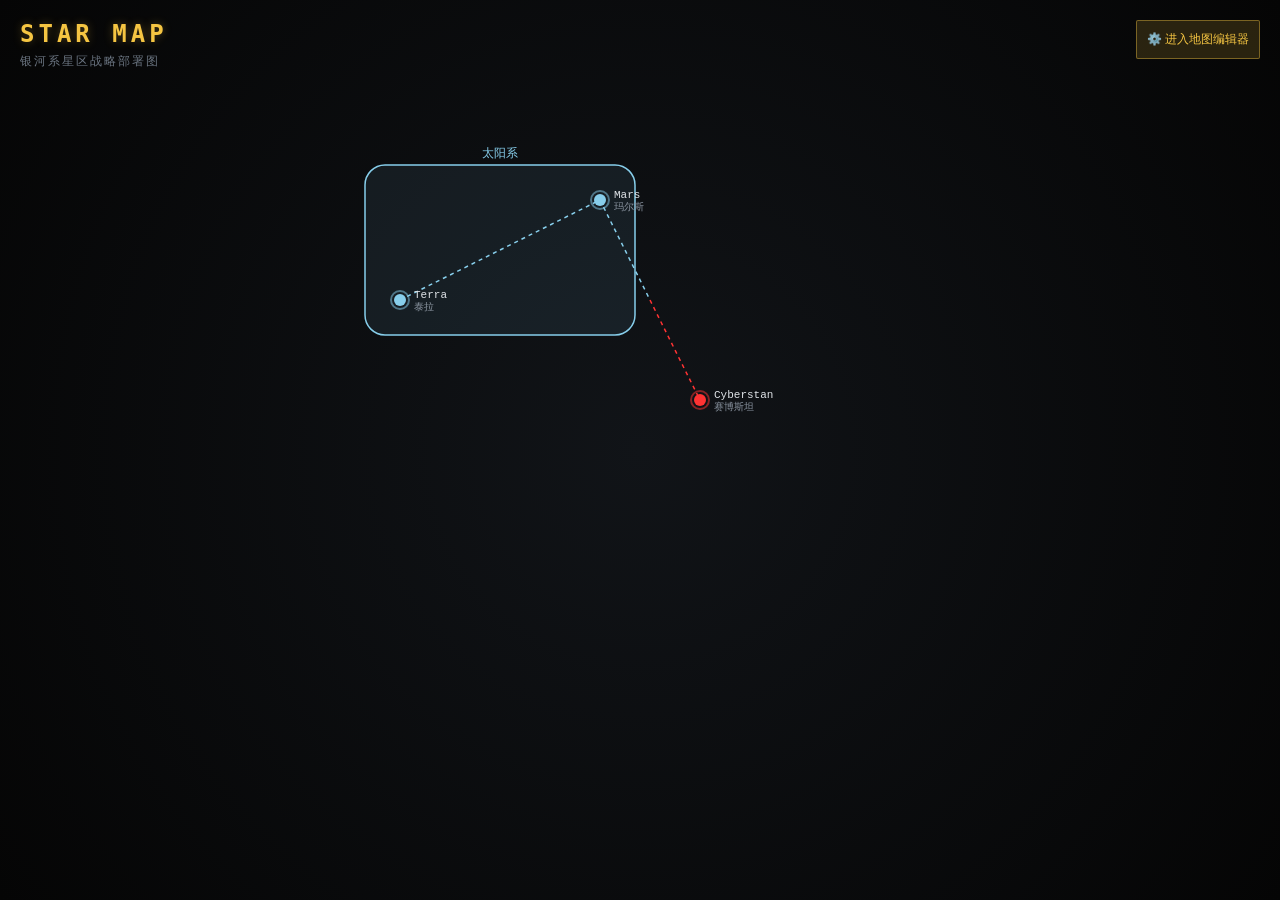
==== index.html @ 757e3903 "first" ====
<!DOCTYPE html>
<html lang="zh-CN">
<head>
    <meta charset="UTF-8">
    <meta name="viewport" content="width=device-width, initial-scale=1.0">
    <title>星图总览 // 箱庭指令</title>
    <link rel="stylesheet" href="style.css">
</head>
<body>
    <div class="canvas-container">
        <canvas id="viewCanvas"></canvas>
        <div class="header-overlay">
            <h1>STAR MAP</h1>
            <p>银河系星区战略部署图</p>
        </div>
        <!-- 快捷跳转编辑器的按钮 -->
        <a href="mapEdit.html" class="btn btn-accent" style="position:absolute; top:20px; right:20px; width:auto; z-index:10;">⚙️ 进入地图编辑器</a>
    </div>

    <script src="data.js"></script>
    <script src="map.js"></script>
    <script>
        const canvas = document.getElementById('viewCanvas');
        const ctx = canvas.getContext('2d');

        function resize() {
            canvas.width = canvas.parentElement.clientWidth;
            canvas.height = canvas.parentElement.clientHeight;
            drawMap(ctx, canvas.width, canvas.height, window.MAP_DATA);
        }
        
        window.addEventListener('resize', resize);
        resize(); // 初始化
    </script>
</body>
</html>
---- style.css ----
:root {
    --bg-color: #050505;
    --panel-bg: #111418;
    --panel-border: #2a3038;
    --text-main: #c8d0d8;
    --text-dim: #6a7480;
    --accent: #f5c542;
    --danger: #c0392b;
    --super-earth: #87CEEB;
}

* { margin: 0; padding: 0; box-sizing: border-box; }

body {
    background: var(--bg-color);
    color: var(--text-main);
    font-family: 'Segoe UI', 'Microsoft YaHei', sans-serif;
    display: flex;
    height: 100vh;
    overflow: hidden;
    background: radial-gradient(circle at center, #111418 0%, #050505 100%);
}

/* 画布容器 */
.canvas-container {
    flex: 1;
    position: relative;
    overflow: hidden;
}

canvas {
    display: block;
    width: 100%;
    height: 100%;
}

/* 顶部悬浮标题 */
.header-overlay {
    position: absolute;
    top: 20px;
    left: 20px;
    pointer-events: none;
}

.header-overlay h1 {
    font-family: monospace;
    font-size: 24px;
    color: var(--accent);
    letter-spacing: 4px;
    text-shadow: 0 0 10px rgba(245, 197, 66, 0.3);
    margin-bottom: 5px;
}

.header-overlay p {
    font-size: 12px;
    color: var(--text-dim);
    letter-spacing: 2px;
}

/* 编辑器侧边栏 */
.sidebar {
    width: 340px;
    background: var(--panel-bg);
    border-left: 1px solid var(--panel-border);
    display: flex;
    flex-direction: column;
    z-index: 10;
    box-shadow: -2px 0 10px rgba(0,0,0,0.5);
}

.sidebar-header {
    padding: 15px;
    border-bottom: 1px solid var(--panel-border);
    display: flex;
    justify-content: space-between;
    align-items: center;
}

.sidebar-header h1 {
    font-family: monospace;
    font-size: 16px;
    color: var(--accent);
    letter-spacing: 2px;
}

.sidebar-content {
    flex: 1;
    overflow-y: auto;
    padding: 15px;
}

/* 控件组 */
.control-group {
    margin-bottom: 20px;
    padding: 15px;
    background: #161a20;
    border: 1px solid var(--panel-border);
    border-radius: 4px;
}

.control-group h2 {
    font-size: 12px;
    color: var(--text-dim);
    text-transform: uppercase;
    letter-spacing: 1px;
    margin-bottom: 10px;
    border-bottom: 1px solid var(--panel-border);
    padding-bottom: 5px;
}

.field { margin-bottom: 10px; }
.field label { display: block; font-size: 11px; color: var(--text-dim); margin-bottom: 4px; }
.field input, .field select {
    width: 100%;
    padding: 8px;
    background: #0d1014;
    border: 1px solid var(--panel-border);
    border-radius: 2px;
    color: var(--text-main);
    font-size: 12px;
    outline: none;
}
.field input:focus, .field select:focus { border-color: var(--accent); }

.row { display: flex; gap: 10px; }
.row > div { flex: 1; }

/* 按钮 */
.btn {
    display: inline-flex;
    justify-content: center;
    align-items: center;
    width: 100%;
    padding: 10px;
    margin-bottom: 10px;
    background: #1a1e24;
    border: 1px solid var(--panel-border);
    color: var(--text-main);
    border-radius: 2px;
    cursor: pointer;
    font-size: 12px;
    transition: all 0.2s;
    text-decoration: none;
}
.btn:hover { background: #2a3038; border-color: var(--text-dim); }
.btn-primary { background: rgba(192,57,43,0.2); border-color: rgba(192,57,43,0.5); color: #ff8a80; }
.btn-primary:hover { background: rgba(192,57,43,0.4); }
.btn-accent { background: rgba(245,197,66,0.15); border-color: rgba(245,197,66,0.4); color: var(--accent); }
.btn-accent:hover { background: rgba(245,197,66,0.3); }
.btn-small { padding: 4px 8px; font-size: 11px; width: auto; margin: 0; }

/* 列表项 */
.list-item {
    display: flex;
    justify-content: space-between;
    align-items: center;
    padding: 6px 8px;
    background: #0d1014;
    border: 1px solid var(--panel-border);
    border-radius: 2px;
    margin-bottom: 5px;
    font-size: 12px;
}
.list-item .name {
    flex: 1;
    cursor: pointer;
    color: var(--text-main);
    overflow: hidden;
    text-overflow: ellipsis;
    white-space: nowrap;
}
.list-item .name:hover { color: var(--accent); }
.list-item .delete-btn { color: var(--danger); cursor: pointer; font-weight: bold; padding: 0 5px; }
.list-item .delete-btn:hover { color: #ff8a80; }

/* 颜色圆点 */
.color-dot {
    display: inline-block;
    width: 10px;
    height: 10px;
    border-radius: 50%;
    margin-right: 5px;
}

/* 状态提示 */
.status-bar {
    position: absolute;
    bottom: 20px;
    left: 50%;
    transform: translateX(-50%);
    background: rgba(10, 12, 15, 0.8);
    padding: 8px 16px;
    border: 1px solid var(--panel-border);
    border-radius: 20px;
    font-size: 12px;
    color: var(--accent);
    pointer-events: none;
    backdrop-filter: blur(4px);
}
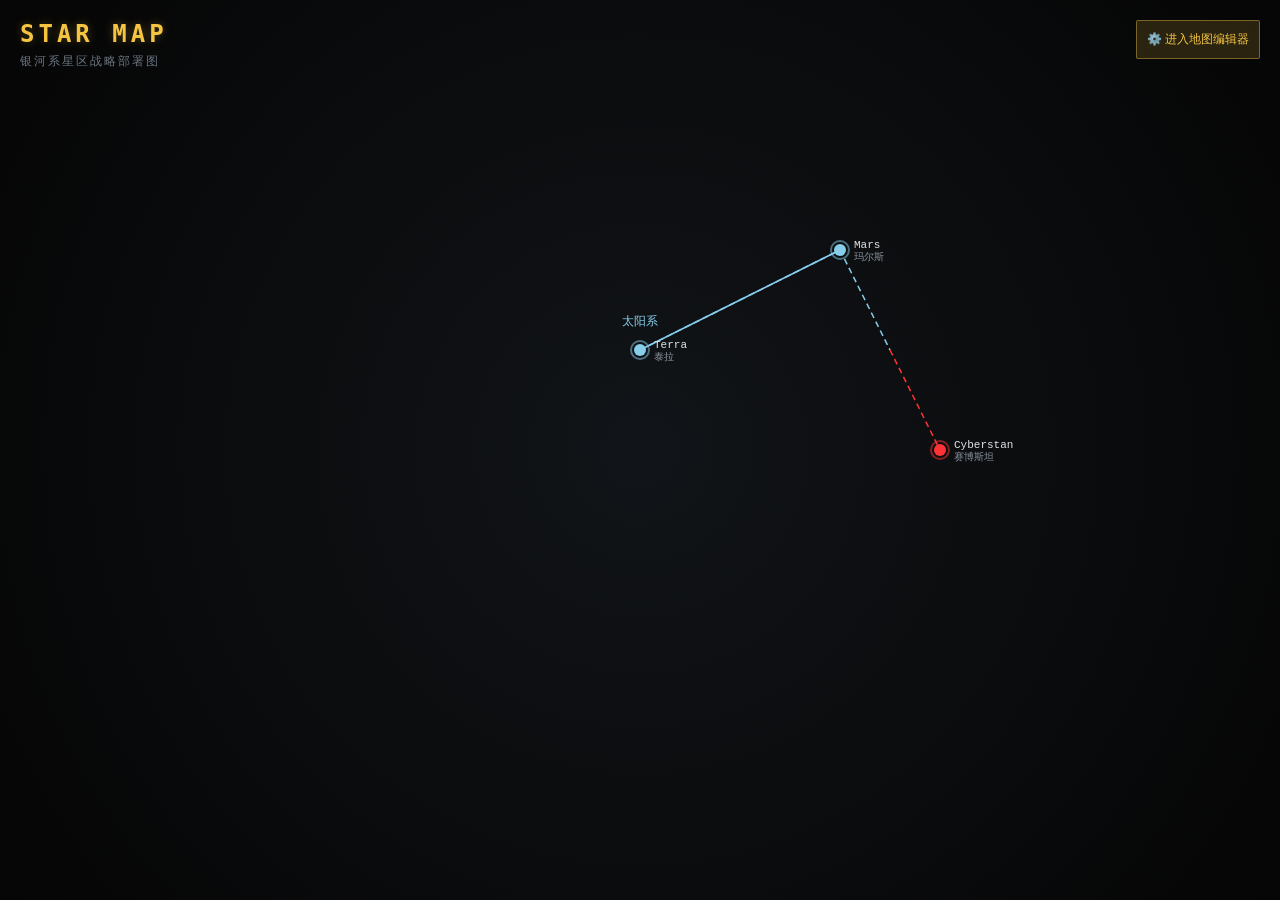
==== commit 628935e8: "。" ====
--- a/index.html
+++ b/index.html
@@ -13,7 +13,6 @@
             <h1>STAR MAP</h1>
             <p>银河系星区战略部署图</p>
         </div>
-        <!-- 快捷跳转编辑器的按钮 -->
         <a href="mapEdit.html" class="btn btn-accent" style="position:absolute; top:20px; right:20px; width:auto; z-index:10;">⚙️ 进入地图编辑器</a>
     </div>
 
@@ -22,15 +21,64 @@
     <script>
         const canvas = document.getElementById('viewCanvas');
         const ctx = canvas.getContext('2d');
+        let view = { x: 0, y: 0, scale: 1 };
+
+        function render() {
+            let savedData = localStorage.getItem('starMapData');
+            let currentData = savedData ? JSON.parse(savedData) : window.MAP_DATA;
+            drawMap(ctx, canvas.width, canvas.height, currentData, view);
+        }
 
         function resize() {
             canvas.width = canvas.parentElement.clientWidth;
             canvas.height = canvas.parentElement.clientHeight;
-            drawMap(ctx, canvas.width, canvas.height, window.MAP_DATA);
+            // 初始居中
+            if(view.x === 0 && view.y === 0) {
+                view.x = canvas.width / 2 - 400;
+                view.y = canvas.height / 2 - 400;
+            }
+            render();
         }
         
         window.addEventListener('resize', resize);
-        resize(); // 初始化
+
+        // 滚轮缩放
+        canvas.addEventListener('wheel', (e) => {
+            e.preventDefault();
+            const zoom = Math.exp((e.deltaY < 0 ? 1 : -1) * 0.1);
+            const rect = canvas.getBoundingClientRect();
+            const mouseX = e.clientX - rect.left;
+            const mouseY = e.clientY - rect.top;
+
+            view.x -= (mouseX - view.x) * (zoom - 1);
+            view.y -= (mouseY - view.y) * (zoom - 1);
+            view.scale *= zoom;
+            render();
+        }, { passive: false });
+
+        // 拖拽平移 (右键或中键)
+        let isPanning = false, panStartX = 0, panStartY = 0;
+        canvas.addEventListener('mousedown', (e) => {
+            if (e.button === 1 || e.button === 2) {
+                isPanning = true;
+                panStartX = e.clientX - view.x;
+                panStartY = e.clientY - view.y;
+                e.preventDefault();
+            }
+        });
+        canvas.addEventListener('mousemove', (e) => {
+            if (isPanning) {
+                view.x = e.clientX - panStartX;
+                view.y = e.clientY - panStartY;
+                render();
+            }
+        });
+        canvas.addEventListener('mouseup', (e) => {
+            if (e.button === 1 || e.button === 2) isPanning = false;
+        });
+        canvas.addEventListener('contextmenu', e => e.preventDefault());
+
+        resize();
     </script>
 </body>
 </html>
